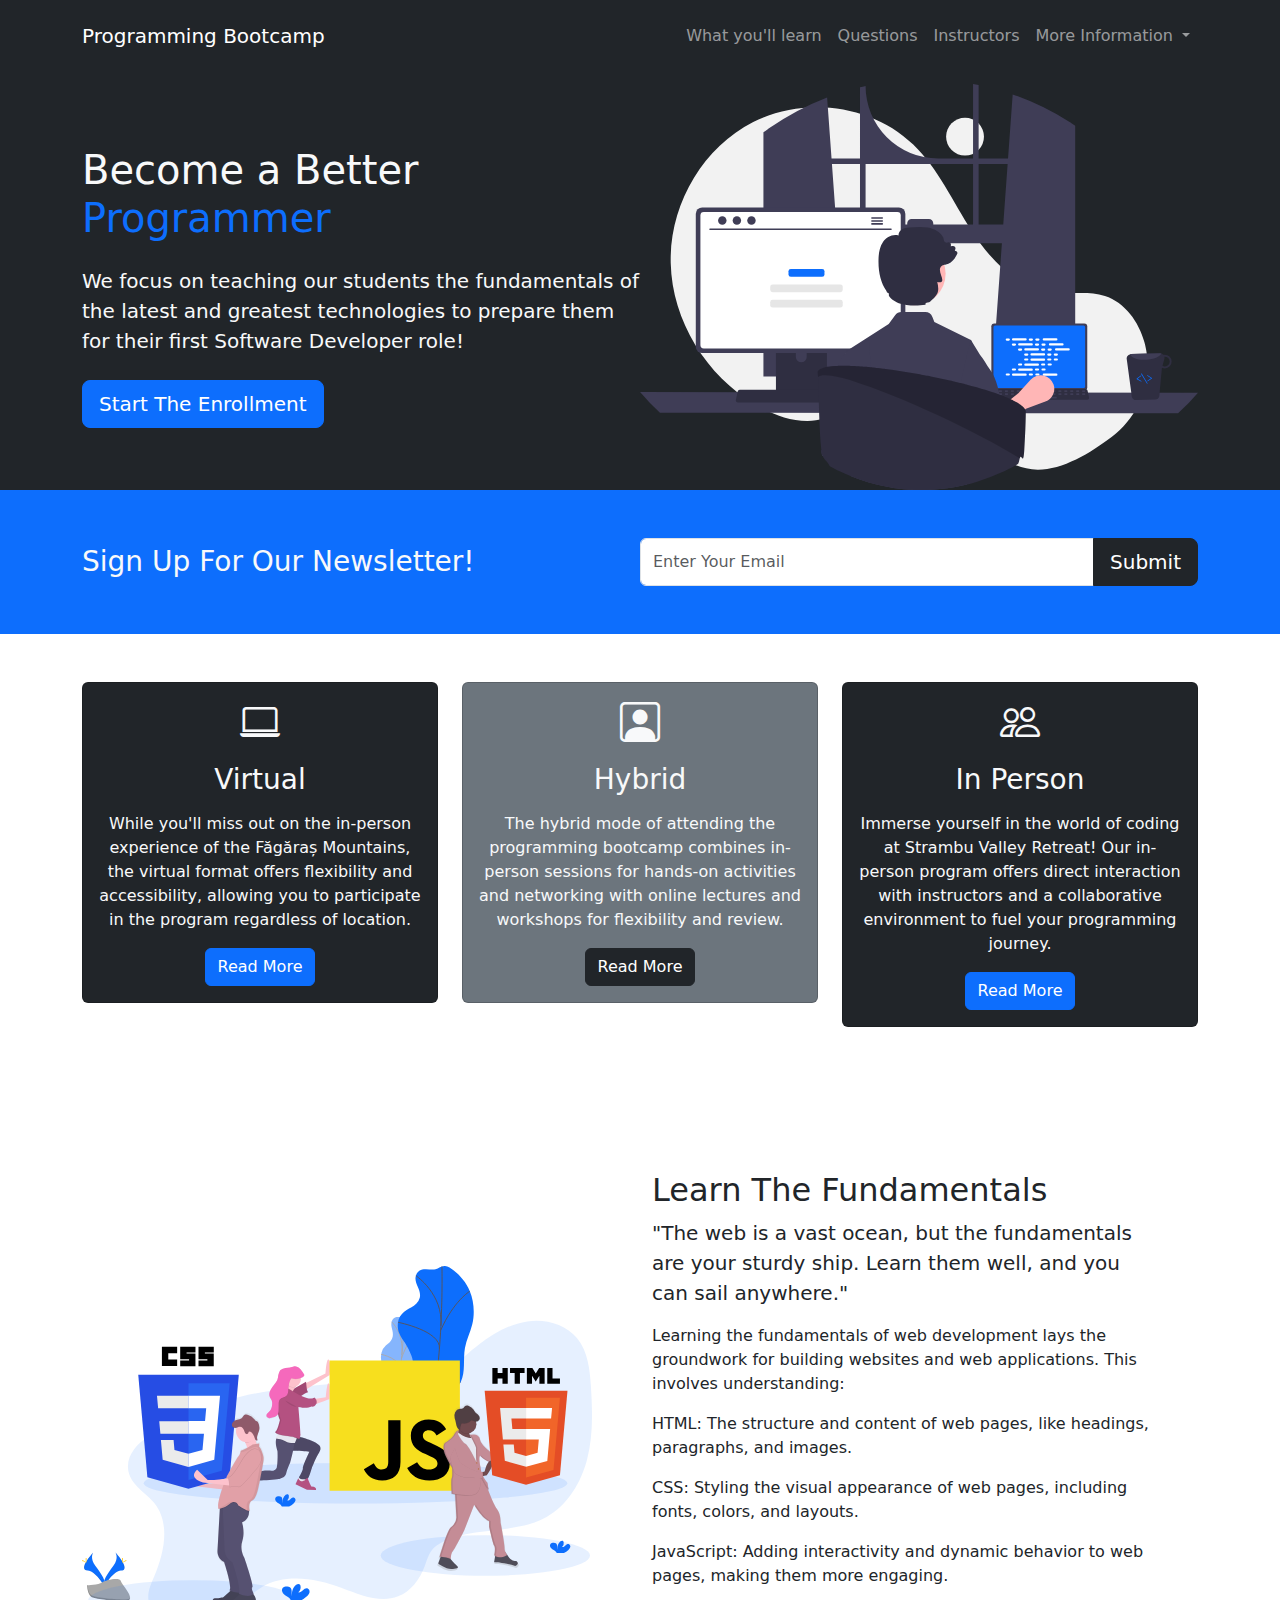
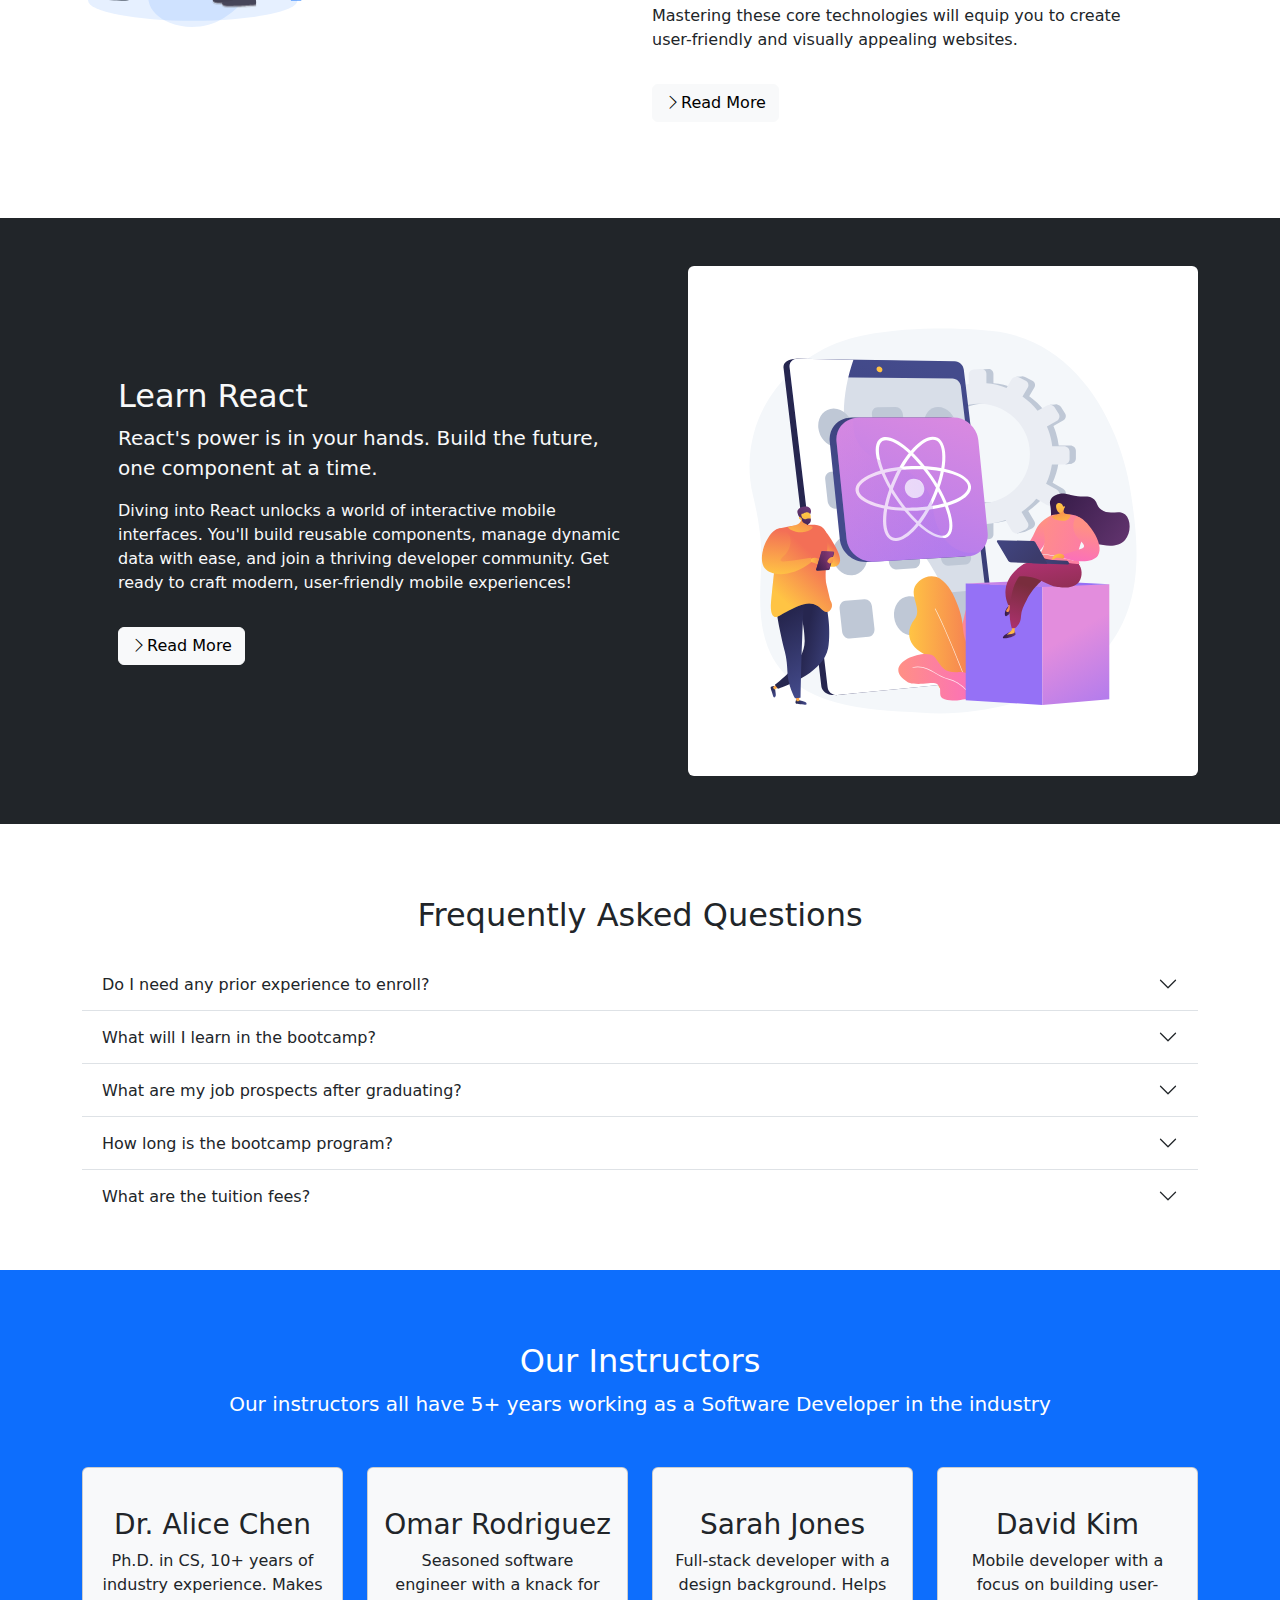
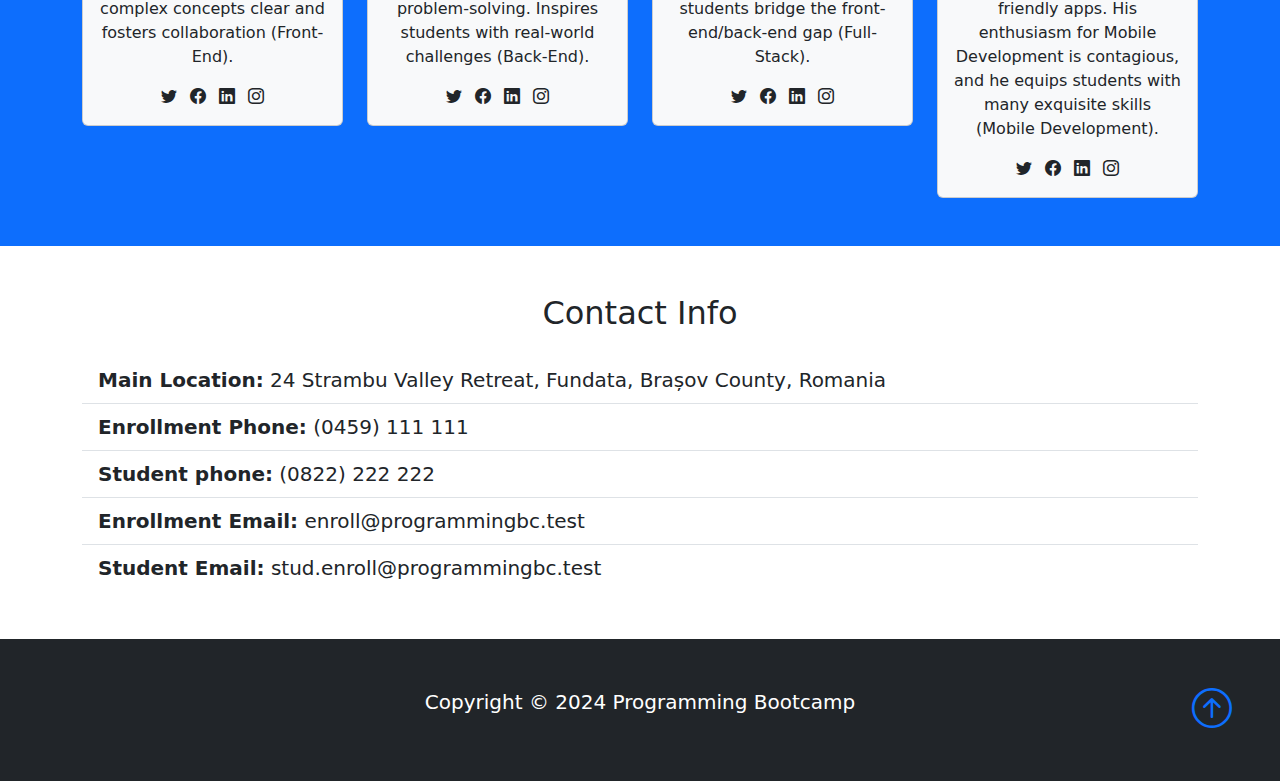
==== index.html @ d5cff504 "rename" ====
<!DOCTYPE html>
<html lang="en">
  <head>
    <meta charset="utf-8" />
    <meta name="viewport" content="width=device-width, initial-scale=1" />
    <title>Programing Bootcamp</title>
    <link
      href="https://cdn.jsdelivr.net/npm/bootstrap@5.3.3/dist/css/bootstrap.min.css"
      rel="stylesheet"
      integrity="sha384-QWTKZyjpPEjISv5WaRU9OFeRpok6YctnYmDr5pNlyT2bRjXh0JMhjY6hW+ALEwIH"
      crossorigin="anonymous"
    />
    <link
      rel="stylesheet"
      href="https://cdn.jsdelivr.net/npm/bootstrap-icons@1.3.0/font/bootstrap-icons.css"
    />
    <link rel="stylesheet" href="style.css" />
  </head>
  <body>
    <!-- navbar -->
    <nav class="navbar navbar-expand-lg bg-dark navbar-dark py-3 fixed-top">
      <div class="container">
        <a href="#" class="navbar-brand">Programming Bootcamp</a>

        <button
          class="navbar-toggler"
          type="button"
          data-bs-toggle="collapse"
          data-bs-target="#navmenu"
        >
          <sapn class="navbar-toggler-icon"></sapn>
        </button>

        <div class="collapse navbar-collapse" id="navmenu">
          <ul class="navbar-nav ms-auto">
            <li class="nav-item">
              <a href="#learn" class="nav-link">What you'll learn</a>
            </li>
            <li class="nav-item">
              <a href="#questions" class="nav-link">Questions</a>
            </li>
            <li class="nav-item">
              <a href="#instructors" class="nav-link">Instructors</a>
            </li>
            <li class="nav-item dropdown">
              <a class="nav-link dropdown-toggle" href="#" role="button" data-bs-toggle="dropdown" aria-expanded="false">
                More Information
              </a>
              <ul class="dropdown-menu">
                <li><a class="dropdown-item" href="about.html">About the Bootcamp</a></li>
                <li><a class="dropdown-item" href="#">Another action</a></li>
                <li><a class="dropdown-item" href="#">Something else here</a></li>
              </ul>
            </li>
          </ul>
        </div>
      </div>
    </nav>

    <!-- showcase -->
    <section
      class="bg-dark text-light p-5 p-lg-0 pt-lg-3 text-center text-sm-start"
    >
      <div class="container">
        <div class="d-sm-flex align-items-center justify-content-between">
          <div>
            <h1>
              Become a Better <span class="text-primary">Programmer</span>
            </h1>
            <p class="lead my-4">
              We focus on teaching our students the fundamentals of the latest
              and greatest technologies to prepare them for their first Software
              Developer role!
            </p>
            <button
              class="btn btn-primary btn-lg"
              data-bs-toggle="modal"
              data-bs-target="#enroll"
            >
              Start The Enrollment
            </button>
          </div>
          <img
            class="img-fluid w-50 d-none d-sm-block"
            src="img/showcase.svg"
            alt=""
          />
        </div>
      </div>
    </section>

    <!-- newsletter -->
    <section class="bg-primary text-light p-5">
      <div class="container">
        <div class="d-md-flex justify-content-between align-items-center">
          <h3 class="mb-3 mb-md-0">Sign Up For Our Newsletter!</h3>

          <div class="input-group news-input">
            <input
              type="text"
              class="form-control"
              placeholder="Enter Your Email"
            />
            <button class="btn btn-dark btn-lg" type="button">Submit</button>
          </div>
        </div>
      </div>
    </section>

    <!-- boxes -->
    <section class="p-5">
      <div class="container">
        <div class="row text-center g-4">
          <div class="col-md">
            <div class="card bg-dark text-light">
              <div class="card-body text-center">
                <div class="h1 mb-3">
                  <i class="bi bi-laptop"></i>
                </div>
                <h3 class="card-title mb-3">Virtual</h3>
                <p class="card-text">
                  While you'll miss out on the in-person experience of the
                  Făgăraș Mountains, the virtual format offers flexibility and
                  accessibility, allowing you to participate in the program
                  regardless of location.
                </p>
                <a href="about.html" class="btn btn-primary">Read More</a>
              </div>
            </div>
          </div>
          <div class="col-md">
            <div class="card bg-secondary text-light">
              <div class="card-body text-center">
                <div class="h1 mb-3">
                  <i class="bi bi-person-square"></i>
                </div>
                <h3 class="card-title mb-3">Hybrid</h3>
                <p class="card-text">
                  The hybrid mode of attending the programming bootcamp combines
                  in-person sessions for hands-on activities and networking with
                  online lectures and workshops for flexibility and review.
                </p>
                <a href="about.html" class="btn btn-dark">Read More</a>
              </div>
            </div>
          </div>
          <div class="col-md">
            <div class="card bg-dark text-light">
              <div class="card-body text-center">
                <div class="h1 mb-3">
                  <i class="bi bi-people"></i>
                </div>
                <h3 class="card-title mb-3">In Person</h3>
                <p class="card-text">
                  Immerse yourself in the world of coding at Strambu Valley
                  Retreat! Our in-person program offers direct interaction with
                  instructors and a collaborative environment to fuel your
                  programming journey.
                </p>
                <a href="about.html" class="btn btn-primary">Read More</a>
              </div>
            </div>
          </div>
        </div>
      </div>
    </section>

    <!-- learn-sections -->
    <section id="learn" class="p-5">
      <div class="container">
        <div class="row align-items-center justify-content-between">
          <div class="col-md">
            <img src="img/fundamentals.svg" class="img-fluid" alt="" />
          </div>
          <div class="col-md p-5">
            <h2>Learn The Fundamentals</h2>
            <p class="lead">
              "The web is a vast ocean, but the fundamentals are your sturdy
              ship. Learn them well, and you can sail anywhere."
            </p>
            <p>
              Learning the fundamentals of web development lays the groundwork
              for building websites and web applications. This involves
              understanding:
            </p>
            <p>
              HTML: The structure and content of web pages, like headings,
              paragraphs, and images.
            </p>
            <p>
              CSS: Styling the visual appearance of web pages, including fonts,
              colors, and layouts.
            </p>
            <p>
              JavaScript: Adding interactivity and dynamic behavior to web
              pages, making them more engaging.
            </p>
            <p>
              Mastering these core technologies will equip you to create
              user-friendly and visually appealing websites.
            </p>
            <a href="#" class="btn btn-light mt-3">
              <i class="bi bi-chevron-right"></i>Read More</a
            >
          </div>
        </div>
      </div>
    </section>

    <section id="learn" class="p-5 bg-dark text-light">
      <div class="container">
        <div class="row align-items-center justify-content-between">
          <div class="col-md p-5">
            <h2>Learn React</h2>
            <p class="lead">
              React's power is in your hands. Build the future, one component at
              a time.
            </p>
            <p>
              Diving into React unlocks a world of interactive mobile interfaces.
              You'll build reusable components, manage dynamic data with ease,
              and join a thriving developer community. Get ready to craft
              modern, user-friendly mobile experiences!
            </p>
            <a href="#" class="btn btn-light mt-3">
              <i class="bi bi-chevron-right"></i>Read More</a
            >
          </div>
          <div class="col-md">
            <img src="img/react.svg" class="img-fluid rounded" alt="" />
          </div>
        </div>
      </div>
    </section>

    <!-- questions -->
    <section id="questions" class="p-5">
      <div class="container">
        <h2 class="text-center mb-4 mt-4">Frequently Asked Questions</h2>
        <div class="accordion accordion-flush" id="questions">
          <!-- item1 -->
          <div class="accordion-item">
            <h2 class="accordion-header">
              <button
                class="accordion-button collapsed"
                type="button"
                data-bs-toggle="collapse"
                data-bs-target="#question-1"
              >
                Do I need any prior experience to enroll?
              </button>
            </h2>
            <div
              id="question-1"
              class="accordion-collapse collapse"
              data-bs-parent="#questions"
            >
              <div class="accordion-body">
                Our bootcamp offers tracks for beginners and those with some
                coding knowledge. Check our specific course descriptions to see
                if any prerequisites are required.
              </div>
            </div>
          </div>
          <!-- item2 -->
          <div class="accordion-item">
            <h2 class="accordion-header">
              <button
                class="accordion-button collapsed"
                type="button"
                data-bs-toggle="collapse"
                data-bs-target="#question-2"
              >
                What will I learn in the bootcamp?
              </button>
            </h2>
            <div
              id="question-2"
              class="accordion-collapse collapse"
              data-bs-parent="#questions"
            >
              <div class="accordion-body">
                Our curriculum focuses on the fundamentals of programming,
                including: Variables and data types, Control flow (if
                statements, loops), Functions, Object-oriented programming
                (OOP), Algorithms and data structures. We also integrate
                valuable soft skills like problem-solving, communication, and
                teamwork, essential for success in the programming field.
              </div>
            </div>
          </div>
          <!-- item3 -->
          <div class="accordion-item">
            <h2 class="accordion-header">
              <button
                class="accordion-button collapsed"
                type="button"
                data-bs-toggle="collapse"
                data-bs-target="#question-3"
              >
                What are my job prospects after graduating?
              </button>
            </h2>
            <div
              id="question-3"
              class="accordion-collapse collapse"
              data-bs-parent="#questions"
            >
              <div class="accordion-body">
                The programming field boasts a high demand for skilled
                professionals. Our bootcamp is designed to prepare you with the
                necessary skills and portfolio to compete for entry-level
                programming jobs.
              </div>
            </div>
          </div>
          <!-- item4 -->
          <div class="accordion-item">
            <h2 class="accordion-header">
              <button
                class="accordion-button collapsed"
                type="button"
                data-bs-toggle="collapse"
                data-bs-target="#question-4"
              >
                How long is the bootcamp program?
              </button>
            </h2>
            <div
              id="question-4"
              class="accordion-collapse collapse"
              data-bs-parent="#questions"
            >
              <div class="accordion-body">
                The program length varies depending on the format (full-time vs
                part-time). Check our website for specific details on each
                program.
              </div>
            </div>
          </div>
          <!-- item5 -->
          <div class="accordion-item">
            <h2 class="accordion-header">
              <button
                class="accordion-button collapsed"
                type="button"
                data-bs-toggle="collapse"
                data-bs-target="#question-5"
              >
                What are the tuition fees?
              </button>
            </h2>
            <div
              id="question-5"
              class="accordion-collapse collapse"
              data-bs-parent="#questions"
            >
              <div class="accordion-body">
                We offer transparent tuition fees. Contact us or visit our
                website for detailed pricing information and explore any
                scholarship opportunities available.
              </div>
            </div>
          </div>
        </div>
      </div>
    </section>

    <section id="instructors" class="p-5 bg-primary">
      <div class="container">
        <h2 class="text-center text-white mt-4">Our Instructors</h2>
        <p class="lead text-center text-white mb-5">
          Our instructors all have 5+ years working as a Software Developer in
          the industry
        </p>
        <div class="row g-4">
          <div class="col-md-6 col-lg-3">
            <div class="card bg-light">
              <div class="card-body text-center">
                <img
                  src="https://randomuser.me/api/portraits/women/12.jpg"
                  class="rounded-circle mb-3"
                  alt=""
                />
                <h3 class="card-title">Dr. Alice Chen</h3>
                <p class="card-text">
                  Ph.D. in CS, 10+ years of industry experience. Makes complex
                  concepts clear and fosters collaboration (Front-End).
                </p>
                <a href="#"><i class="bi bi-twitter text-dark mx-1"></i></a>
                <a href="#"><i class="bi bi-facebook text-dark mx-1"></i></a>
                <a href="#"><i class="bi bi-linkedin text-dark mx-1"></i></a>
                <a href="#"><i class="bi bi-instagram text-dark mx-1"></i></a>
              </div>
            </div>
          </div>
          <div class="col-md-6 col-lg-3">
            <div class="card bg-light">
              <div class="card-body text-center">
                <img
                  src="https://randomuser.me/api/portraits/men/12.jpg"
                  class="rounded-circle mb-3"
                  alt=""
                />
                <h3 class="card-title">Omar Rodriguez</h3>
                <p class="card-text">
                  Seasoned software engineer with a knack for problem-solving.
                  Inspires students with real-world challenges (Back-End).
                </p>
                <a href="#"><i class="bi bi-twitter text-dark mx-1"></i></a>
                <a href="#"><i class="bi bi-facebook text-dark mx-1"></i></a>
                <a href="#"><i class="bi bi-linkedin text-dark mx-1"></i></a>
                <a href="#"><i class="bi bi-instagram text-dark mx-1"></i></a>
              </div>
            </div>
          </div>
          <div class="col-md-6 col-lg-3">
            <div class="card bg-light">
              <div class="card-body text-center">
                <img
                  src="https://randomuser.me/api/portraits/women/43.jpg"
                  class="rounded-circle mb-3"
                  alt=""
                />
                <h3 class="card-title">Sarah Jones</h3>
                <p class="card-text">
                  Full-stack developer with a design background. Helps students
                  bridge the front-end/back-end gap (Full-Stack).
                </p>
                <a href="#"><i class="bi bi-twitter text-dark mx-1"></i></a>
                <a href="#"><i class="bi bi-facebook text-dark mx-1"></i></a>
                <a href="#"><i class="bi bi-linkedin text-dark mx-1"></i></a>
                <a href="#"><i class="bi bi-instagram text-dark mx-1"></i></a>
              </div>
            </div>
          </div>
          <div class="col-md-6 col-lg-3">
            <div class="card bg-light">
              <div class="card-body text-center">
                <img
                  src="https://randomuser.me/api/portraits/men/44.jpg"
                  class="rounded-circle mb-3"
                  alt=""
                />
                <h3 class="card-title">David Kim</h3>
                <p class="card-text">
                  Mobile developer with a focus on building user-friendly apps.
                  His enthusiasm for Mobile Development is contagious, and he
                  equips students with many exquisite skills (Mobile
                  Development).
                </p>
                <a href="#"><i class="bi bi-twitter text-dark mx-1"></i></a>
                <a href="#"><i class="bi bi-facebook text-dark mx-1"></i></a>
                <a href="#"><i class="bi bi-linkedin text-dark mx-1"></i></a>
                <a href="#"><i class="bi bi-instagram text-dark mx-1"></i></a>
              </div>
            </div>
          </div>
        </div>
      </div>
    </section>

    <!-- contact & map -->
    <section class="p-5">
      <div class="container">
        <div class="row g-4">
          <div class="col-md">
            <h2 class="text-center mb-4">Contact Info</h2>
            <ul class="list-group list-group-flush lead">
              <li class="list-group-item">
                <span class="fw-bold">Main Location:</span> 24 Strambu Valley
                Retreat, Fundata, Brașov County, Romania
              </li>
              <li class="list-group-item">
                <span class="fw-bold">Enrollment Phone:</span> (0459) 111 111
              </li>
              <li class="list-group-item">
                <span class="fw-bold">Student phone:</span> (0822) 222 222
              </li>
              <li class="list-group-item">
                <span class="fw-bold">Enrollment Email:</span>
                enroll@programmingbc.test
              </li>
              <li class="list-group-item">
                <span class="fw-bold">Student Email:</span>
                stud.enroll@programmingbc.test
              </li>
            </ul>
          </div>
        </div>
      </div>
    </section>

    <!-- footer -->
    <footer class="p-5 bg-dark text-white text-center position-relative">
      <div class="container">
        <p class="lead">Copyright &copy; 2024 Programming Bootcamp</p>

        <a href="#" class="position-absolute bottom-0 end-0 p-5">
          <i class="bi bi-arrow-up-circle h1"></i>
        </a>
      </div>
    </footer>

    <!-- Modal -->
    <div
      class="modal fade"
      id="enroll"
      tabindex="-1"
      aria-labelledby="exampleModalLabel"
      aria-hidden="true"
    >
      <div class="modal-dialog">
        <div class="modal-content">
          <div class="modal-header">
            <h1 class="modal-title fs-5" id="exampleModalLabel">Enrollment</h1>
            <button
              type="button"
              class="btn-close"
              data-bs-dismiss="modal"
              aria-label="Close"
            ></button>
          </div>
          <div class="modal-body">
            <p class="lead text-center">Come and Join Us!</p>
            <form>
              <div class="mb-3">
                <label for="first-name" class="col-form-label">
                  First Name:
                </label>
                <input type="text" class="form-control" id="first-name" />
              </div>
              <div class="mb-3">
                <label for="last-name" class="col-form-label">
                  Last Name:
                </label>
                <input type="text" class="form-control" id="last-name" />
              </div>
              <div class="mb-3">
                <label for="email" class="col-form-label"> Email: </label>
                <input type="email" class="form-control" id="email" />
              </div>
              <div class="mb-3">
                <label for="phone" class="col-form-label"> Phone: </label>
                <input type="tel" class="form-control" id="phone" />
              </div>
            </form>
          </div>
          <div class="modal-footer">
            <button
              type="button"
              class="btn btn-secondary"
              data-bs-dismiss="modal"
            >
              Close
            </button>
            <button type="button" class="btn btn-primary">Submit</button>
          </div>
        </div>
      </div>
    </div>

    <script
      src="https://cdn.jsdelivr.net/npm/bootstrap@5.3.3/dist/js/bootstrap.bundle.min.js"
      integrity="sha384-YvpcrYf0tY3lHB60NNkmXc5s9fDVZLESaAA55NDzOxhy9GkcIdslK1eN7N6jIeHz"
      crossorigin="anonymous"
    ></script>
  </body>
</html>
---- style.css ----
body{
    user-select: none;
}

body::before{
    display: block;
    content: '';
    height: 68px;
}

@media(min-width: 768px)
{
    .news-input{
        width: 50%;
    }
}
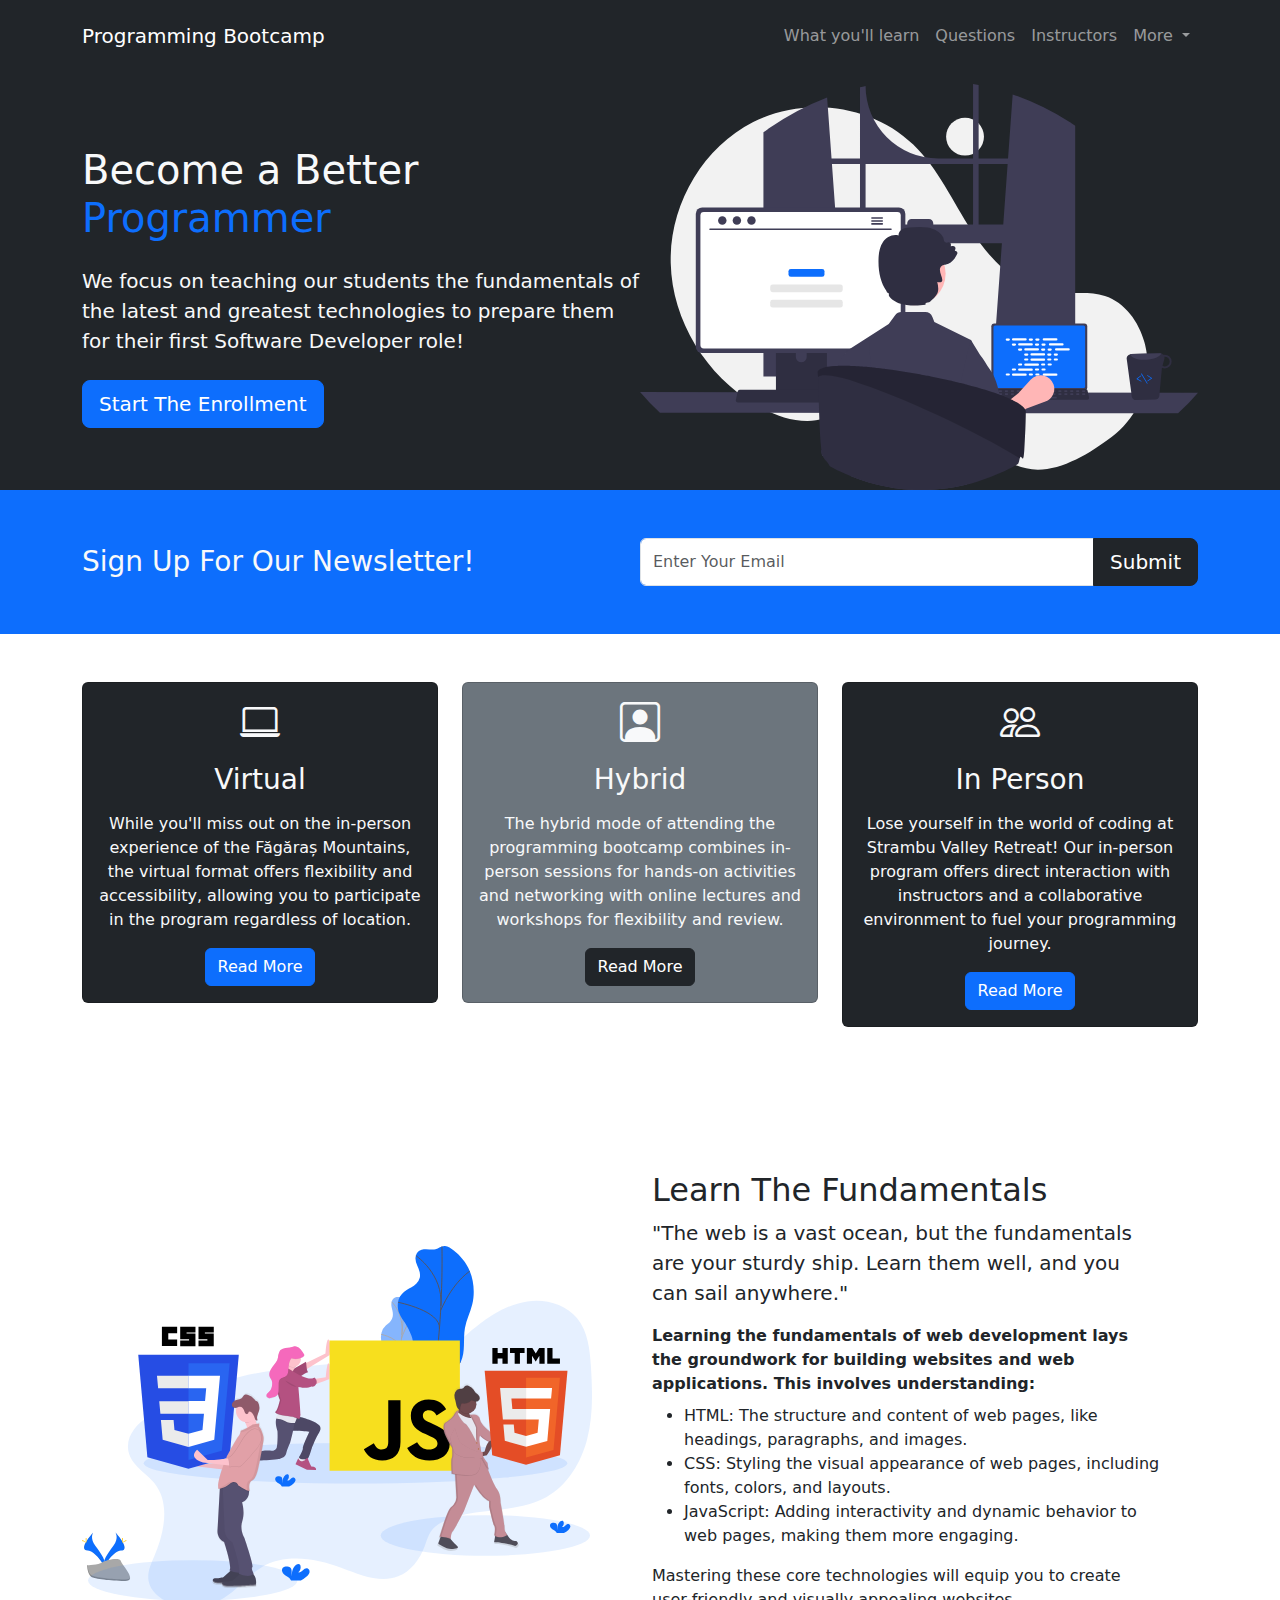
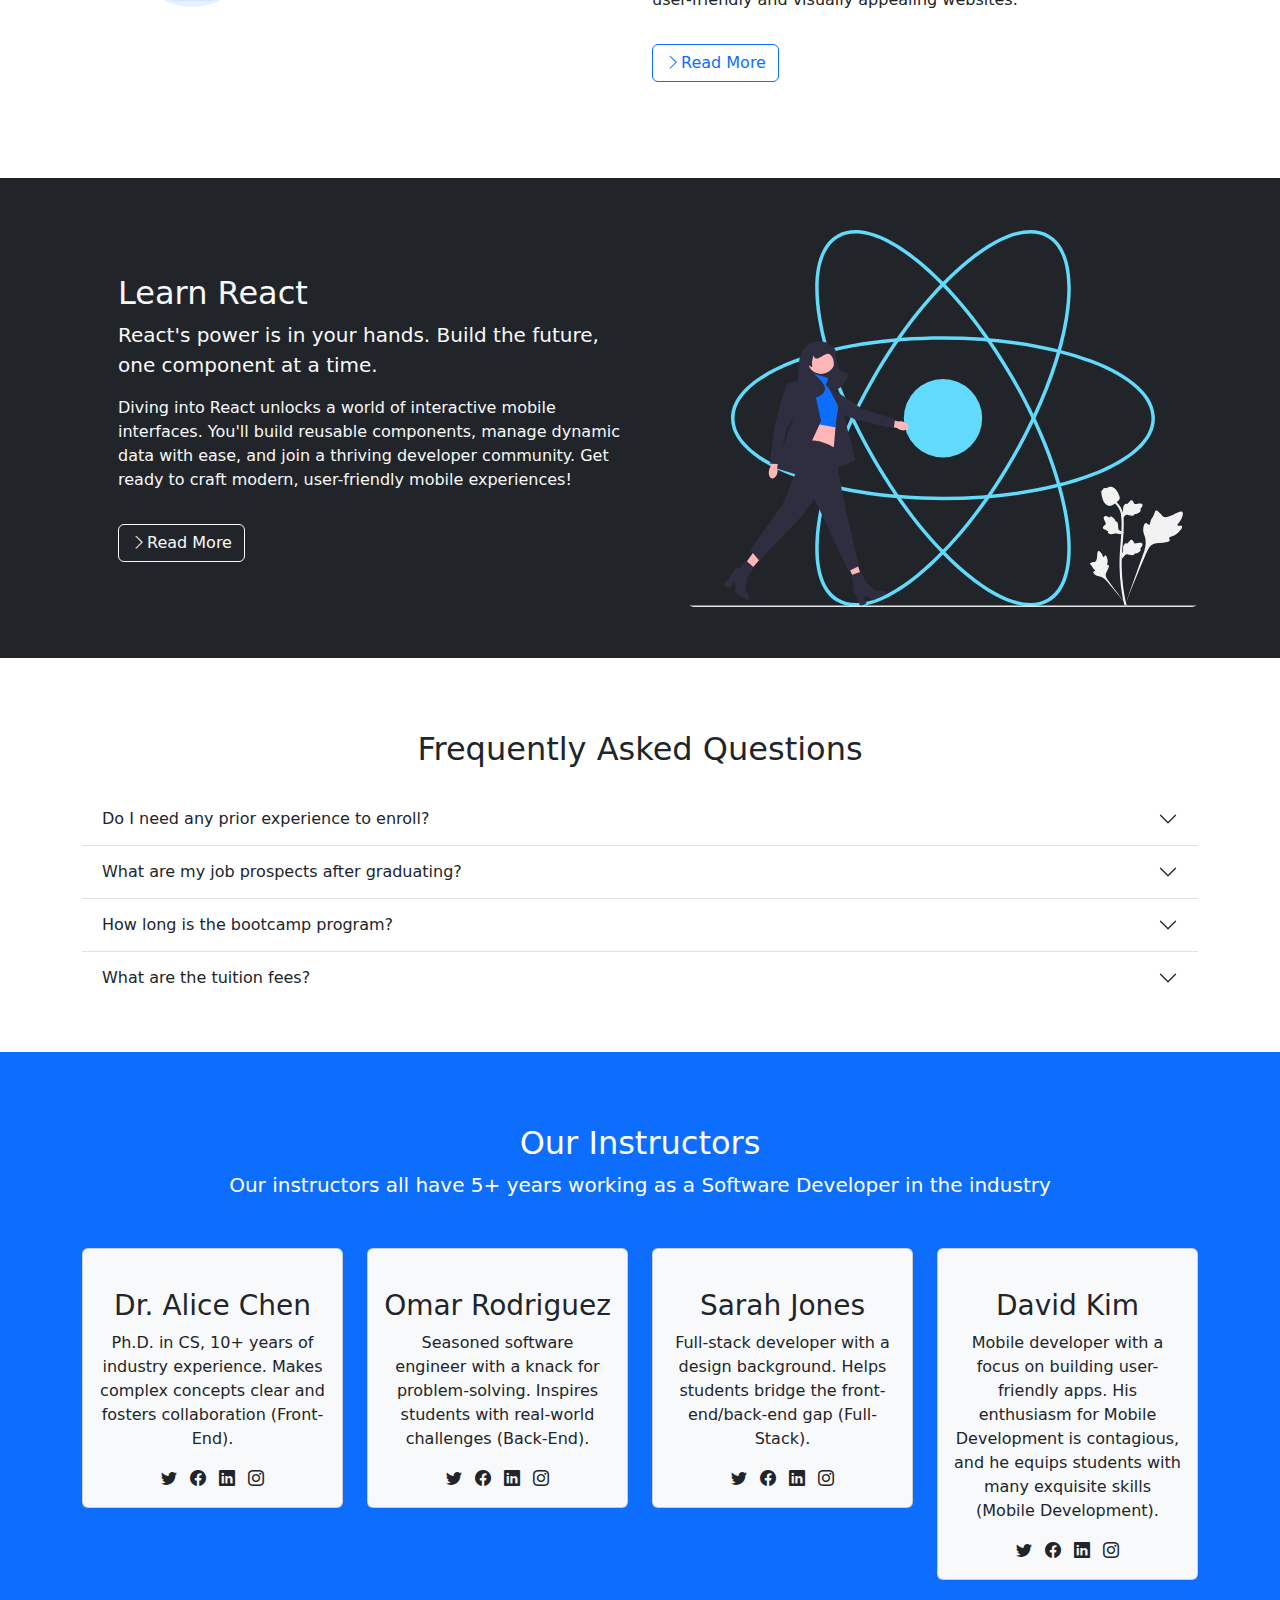
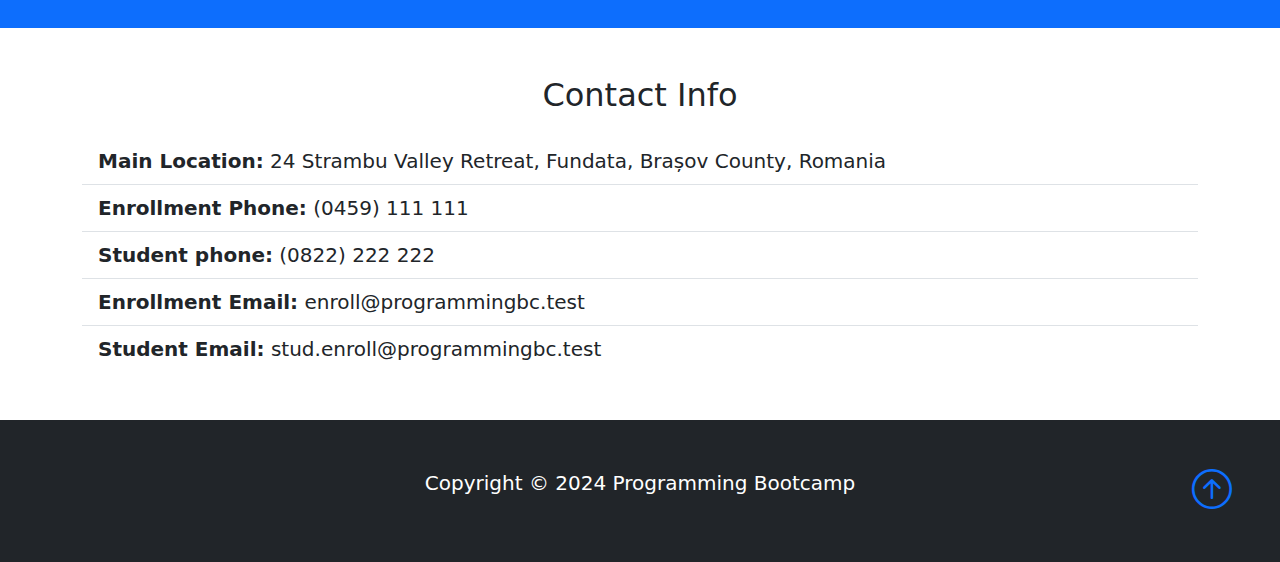
==== commit 9f34dd5a: "new pages" ====
--- a/index.html
+++ b/index.html
@@ -44,12 +44,12 @@
             </li>
             <li class="nav-item dropdown">
               <a class="nav-link dropdown-toggle" href="#" role="button" data-bs-toggle="dropdown" aria-expanded="false">
-                More Information
+                More
               </a>
               <ul class="dropdown-menu">
-                <li><a class="dropdown-item" href="about.html">About the Bootcamp</a></li>
-                <li><a class="dropdown-item" href="#">Another action</a></li>
-                <li><a class="dropdown-item" href="#">Something else here</a></li>
+                <li><a class="dropdown-item" href="about.html">About</a></li>
+                <li><a class="dropdown-item" href="learn.html">Learning Curriculum</a></li>
+                <li><a class="dropdown-item" href="#contact">Contact Us</a></li>
               </ul>
             </li>
           </ul>
@@ -97,7 +97,7 @@
 
           <div class="input-group news-input">
             <input
-              type="text"
+              type="email"
               class="form-control"
               placeholder="Enter Your Email"
             />
@@ -124,7 +124,7 @@
                   accessibility, allowing you to participate in the program
                   regardless of location.
                 </p>
-                <a href="about.html" class="btn btn-primary">Read More</a>
+                <a href="about.html#modes" class="btn btn-primary">Read More</a>
               </div>
             </div>
           </div>
@@ -140,7 +140,7 @@
                   in-person sessions for hands-on activities and networking with
                   online lectures and workshops for flexibility and review.
                 </p>
-                <a href="about.html" class="btn btn-dark">Read More</a>
+                <a href="about.html#modes" class="btn btn-dark">Read More</a>
               </div>
             </div>
           </div>
@@ -152,12 +152,12 @@
                 </div>
                 <h3 class="card-title mb-3">In Person</h3>
                 <p class="card-text">
-                  Immerse yourself in the world of coding at Strambu Valley
+                  Lose yourself in the world of coding at Strambu Valley
                   Retreat! Our in-person program offers direct interaction with
                   instructors and a collaborative environment to fuel your
                   programming journey.
                 </p>
-                <a href="about.html" class="btn btn-primary">Read More</a>
+                <a href="about.html#modes" class="btn btn-primary">Read More</a>
               </div>
             </div>
           </div>
@@ -178,28 +178,30 @@
               "The web is a vast ocean, but the fundamentals are your sturdy
               ship. Learn them well, and you can sail anywhere."
             </p>
-            <p>
-              Learning the fundamentals of web development lays the groundwork
+            <strong
+              >Learning the fundamentals of web development lays the groundwork
               for building websites and web applications. This involves
-              understanding:
-            </p>
-            <p>
-              HTML: The structure and content of web pages, like headings,
-              paragraphs, and images.
-            </p>
-            <p>
-              CSS: Styling the visual appearance of web pages, including fonts,
-              colors, and layouts.
-            </p>
-            <p>
-              JavaScript: Adding interactivity and dynamic behavior to web
-              pages, making them more engaging.
-            </p>
-            <p>
+              understanding:</strong
+            >
+            <ul class="pt-2">
+              <li>
+                HTML: The structure and content of web pages, like headings,
+                paragraphs, and images.
+              </li>
+              <li>
+                CSS: Styling the visual appearance of web pages, including
+                fonts, colors, and layouts.
+              </li>
+              <li>
+                JavaScript: Adding interactivity and dynamic behavior to web
+                pages, making them more engaging.
+              </li>
+            </ul>
+            <p class="fw-medium">
               Mastering these core technologies will equip you to create
               user-friendly and visually appealing websites.
             </p>
-            <a href="#" class="btn btn-light mt-3">
+            <a href="learn.html#htmlcss" class="btn btn-outline-primary mt-3">
               <i class="bi bi-chevron-right"></i>Read More</a
             >
           </div>
@@ -217,12 +219,12 @@
               a time.
             </p>
             <p>
-              Diving into React unlocks a world of interactive mobile interfaces.
-              You'll build reusable components, manage dynamic data with ease,
-              and join a thriving developer community. Get ready to craft
-              modern, user-friendly mobile experiences!
+              Diving into React unlocks a world of interactive mobile
+              interfaces. You'll build reusable components, manage dynamic data
+              with ease, and join a thriving developer community. Get ready to
+              craft modern, user-friendly mobile experiences!
             </p>
-            <a href="#" class="btn btn-light mt-3">
+            <a href="learn.html#react" class="btn btn-outline-light mt-3">
               <i class="bi bi-chevron-right"></i>Read More</a
             >
           </div>
@@ -269,33 +271,6 @@
                 class="accordion-button collapsed"
                 type="button"
                 data-bs-toggle="collapse"
-                data-bs-target="#question-2"
-              >
-                What will I learn in the bootcamp?
-              </button>
-            </h2>
-            <div
-              id="question-2"
-              class="accordion-collapse collapse"
-              data-bs-parent="#questions"
-            >
-              <div class="accordion-body">
-                Our curriculum focuses on the fundamentals of programming,
-                including: Variables and data types, Control flow (if
-                statements, loops), Functions, Object-oriented programming
-                (OOP), Algorithms and data structures. We also integrate
-                valuable soft skills like problem-solving, communication, and
-                teamwork, essential for success in the programming field.
-              </div>
-            </div>
-          </div>
-          <!-- item3 -->
-          <div class="accordion-item">
-            <h2 class="accordion-header">
-              <button
-                class="accordion-button collapsed"
-                type="button"
-                data-bs-toggle="collapse"
                 data-bs-target="#question-3"
               >
                 What are my job prospects after graduating?
@@ -314,7 +289,7 @@
               </div>
             </div>
           </div>
-          <!-- item4 -->
+          <!-- item3 -->
           <div class="accordion-item">
             <h2 class="accordion-header">
               <button
@@ -332,13 +307,13 @@
               data-bs-parent="#questions"
             >
               <div class="accordion-body">
-                The program length varies depending on the format (full-time vs
-                part-time). Check our website for specific details on each
-                program.
-              </div>
-            </div>
-          </div>
-          <!-- item5 -->
+                The program length is 2 weeks, depending on the format
+                (full-time vs part-time). Check our website for specific details
+                on each program.
+              </div>
+            </div>
+          </div>
+          <!-- item4 -->
           <div class="accordion-item">
             <h2 class="accordion-header">
               <button
@@ -356,9 +331,9 @@
               data-bs-parent="#questions"
             >
               <div class="accordion-body">
-                We offer transparent tuition fees. Contact us or visit our
-                website for detailed pricing information and explore any
-                scholarship opportunities available.
+                We offer transparent tuition fees. Contact us for detailed
+                pricing information and explore any scholarship opportunities
+                available.
               </div>
             </div>
           </div>
@@ -461,7 +436,7 @@
     </section>
 
     <!-- contact & map -->
-    <section class="p-5">
+    <section class="p-5" id="contact">
       <div class="container">
         <div class="row g-4">
           <div class="col-md">
